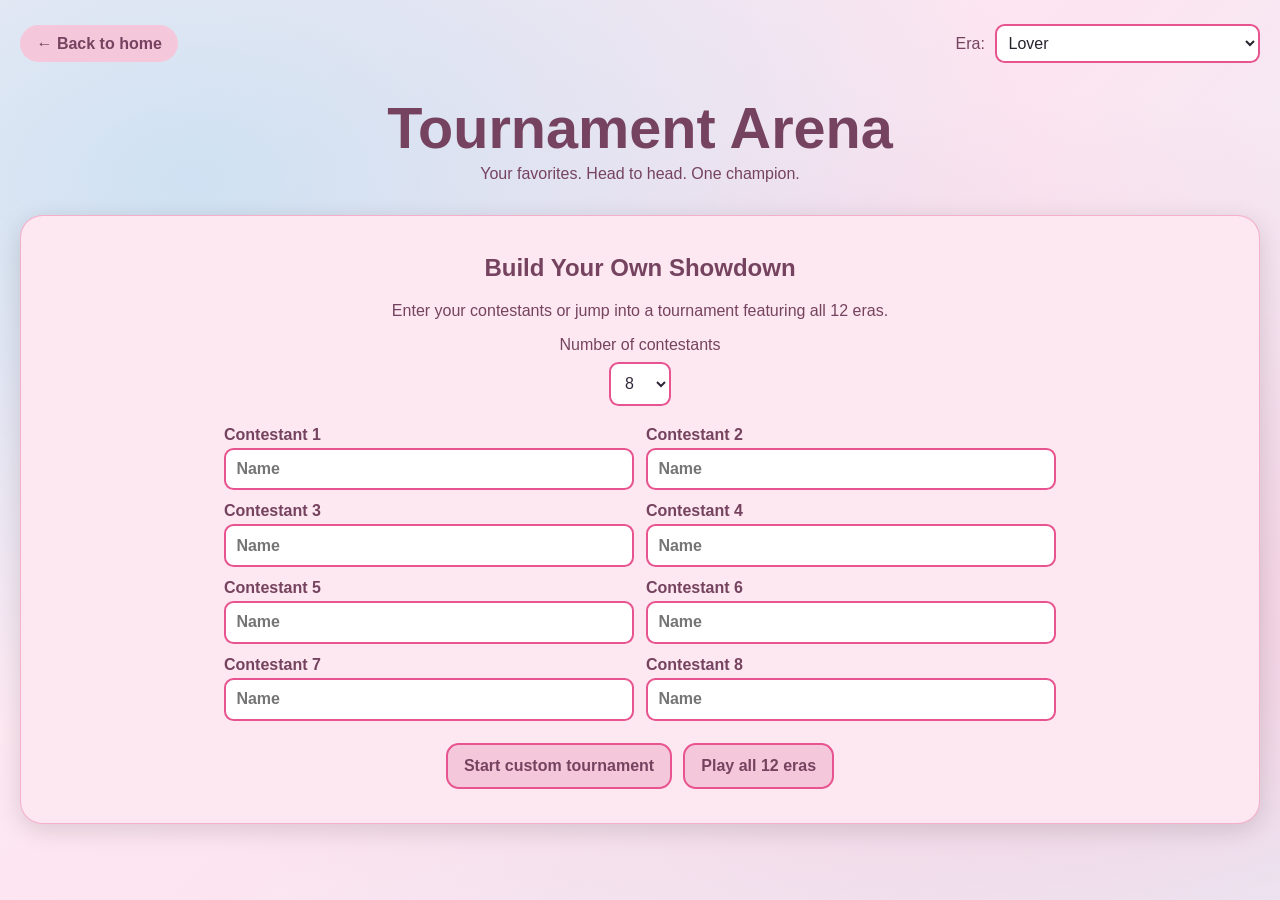
==== tournament.html @ b5ed5a18 "Load fresh quadrant-balanced tournament code" ====
<!DOCTYPE html>
<html lang="en">
<head>
<meta charset="UTF-8">
<meta name="viewport" content="width=device-width, initial-scale=1">
<title>Tournament Arena | The Eras Showdown</title>
<style>
* { box-sizing: border-box; }
body { margin: 0; font-family: "Trebuchet MS", Arial, sans-serif; background: var(--background, #fff0f6); color: var(--text, #75435f); }
a { color: inherit; }
button, input, select { font: inherit; }
button { cursor: pointer; }
[hidden] { display: none !important; }
#theme-decorations { pointer-events: none; }
.page { max-width: 94rem; margin: auto; padding: 1.5rem clamp(1rem, 3vw, 3rem) 4rem; }
.topbar { display: flex; align-items: center; justify-content: space-between; gap: 1rem; flex-wrap: wrap; }
.back { display: inline-block; padding: .6rem 1rem; border-radius: 2rem; background: var(--secondary, #f5c7db); text-decoration: none; font-weight: bold; }
.theme-control { display: flex; align-items: center; gap: .6rem; }
.theme-control select { padding: .5rem; border-radius: .6rem; border: 2px solid var(--accent, #8554a5); background: white; color: #29232d; }
h1 { text-align: center; font-size: clamp(2rem, 5vw, 3.6rem); margin: 2rem 0 .25rem; }
.intro { text-align: center; margin: 0 0 2rem; }
.panel { padding: clamp(1rem, 3vw, 2rem); background: #fffffff0; color: #302639; border-radius: 1.4rem; box-shadow: 0 6px 24px #0002; }
#tournament-setup { max-width: 52rem; margin: auto; text-align: center; }
#tournament-size, .tournament-field input { border: 2px solid #b994d2; border-radius: .6rem; padding: .65rem; background: white; color: #302639; }
#tournament-size { display: block; margin: .5rem auto 1.25rem; }
.tournament-fields { display: grid; grid-template-columns: repeat(2,minmax(0,1fr)); gap: .75rem; text-align: left; }
.tournament-field { display: grid; gap: .25rem; font-weight: bold; }
.tournament-field input { min-width: 0; width: 100%; }
.tournament-actions { display: flex; gap: .7rem; flex-wrap: wrap; justify-content: center; margin-top: 1.4rem; }
.tournament-action, .bracket-reset { padding: .75rem 1rem; border: 2px solid var(--accent,#8554a5); background: var(--accent,#8554a5); color: #fff; border-radius: .8rem; font-weight: bold; }
.bracket-toolbar { display: flex; justify-content: space-between; align-items: center; gap: 1rem; flex-wrap: wrap; }
.bracket-board { display: flex; align-items: stretch; gap: 2rem; overflow-x: auto; padding: 1.25rem .3rem 2rem; }
.bracket-round { flex: 0 0 14.5rem; display: flex; flex-direction: column; min-width: 0; }
.bracket-round h3, .bracket-champion h3 { text-align: center; margin: 0 0 1rem; }
.bracket-round-games { flex: 1; display: flex; flex-direction: column; justify-content: space-around; gap: 1.2rem; }
.bracket-match { display: grid; gap: .25rem; position: relative; border: 1px solid #c9b6d3; border-radius: .75rem; padding: .35rem; background: #faf7fc; }
.bracket-match::after { content: ""; position: absolute; top: 50%; left: 100%; width: 2rem; border-top: 2px solid #b994d2; }
.bracket-player { border: 1px solid transparent; border-radius: .4rem; padding: .65rem .4rem; min-height: 3rem; background: white; color: #302639; text-align: left; overflow-wrap: anywhere; }
.bracket-player:not(:disabled):hover { border-color: #8554a5; background: #efe2f7; }
.bracket-player:disabled { cursor: default; opacity: .65; }
.bracket-player.is-winner { border-color: #8554a5; background: #e3d1f0; color: #38234d; font-weight: bold; opacity: 1; }
.bracket-champion { flex: 0 0 13rem; display: flex; flex-direction: column; justify-content: center; }
.bracket-champion-name { padding: 1.4rem .7rem; border: 2px solid #c99b42; border-radius: .85rem; text-align: center; background: #fff9e9; color: #57401f; font-weight: bold; overflow-wrap: anywhere; }
@media (max-width: 36rem) { .tournament-fields { grid-template-columns: 1fr; } .bracket-round { flex-basis: 12rem; } }
@media (prefers-reduced-motion: reduce) { * { scroll-behavior: auto !important; } }

/* Mirrored tournament bracket: first rounds at the edges, final at center. */
.bracket-board-double {
  min-height: 30rem;
  align-items: stretch;
  gap: 1.25rem;
}
.bracket-wing {
  display: flex;
  flex: 1 0 auto;
  gap: 1.25rem;
  align-items: stretch;
}
.bracket-wing-left { justify-content: flex-end; }
.bracket-wing-right { justify-content: flex-start; }
.bracket-board-double .bracket-round {
  flex: 0 0 12rem;
}
.bracket-board-double .bracket-round-games {
  min-height: 24rem;
}
.bracket-board-double .bracket-match::after {
  width: 1.25rem;
}
.bracket-board-double .bracket-right .bracket-match::after {
  left: auto;
  right: 100%;
}
.bracket-center {
  flex: 0 0 13rem;
  display: flex;
  flex-direction: column;
  justify-content: center;
  text-align: center;
  gap: .7rem;
}
.bracket-center h3 { margin: 0; }
.bracket-center .bracket-final::after { display: none; }
.bracket-center .champion-title { margin-top: 1rem; }
.bracket-board-double .bracket-player { font-size: .9rem; }
@media (max-width: 55rem) {
  .bracket-board-double { gap: .8rem; }
  .bracket-wing { gap: .8rem; }
  .bracket-board-double .bracket-round { flex-basis: 10.5rem; }
}


/* Compact mirrored bracket: all 16 slots fit on typical desktop widths. */
.page { max-width: 100%; padding-inline: clamp(.65rem, 1.6vw, 1.5rem); }
.panel { padding: clamp(.7rem, 1.4vw, 1.4rem); }
.bracket-board-double { gap: clamp(.25rem, .65vw, .65rem); }
.bracket-wing { gap: clamp(.25rem, .65vw, .65rem); min-width: 0; }
.bracket-board-double .bracket-round {
  flex: 0 0 clamp(6.5rem, 10.7vw, 10.8rem);
}
.bracket-center { flex: 0 0 clamp(7.5rem, 12vw, 11.5rem); }
.bracket-board-double .bracket-player {
  font-size: clamp(.69rem, .78vw, .83rem);
  padding: .38rem .35rem;
  min-height: 2.35rem;
  line-height: 1.2;
}
.bracket-board-double .bracket-match { padding: .25rem; }
.bracket-board-double .bracket-round h3, .bracket-center h3 { font-size: clamp(.77rem, .95vw, 1rem); }
.bracket-board-double .bracket-match::after { width: clamp(.25rem, .65vw, .65rem); }
.bracket-board-double .bracket-champion-name { padding: .85rem .35rem; font-size: .85rem; }
@media (max-width: 820px) {
  .bracket-board-double .bracket-round { flex-basis: 8.5rem; }
  .bracket-center { flex-basis: 9rem; }
  .bracket-board-double .bracket-player { font-size: .75rem; }
}


/* Album-responsive tournament palette, derived from themeManager CSS variables. */
:root {
  --arena-ink: var(--text, #75435f);
  --arena-edge: var(--accent, #e7548f);
  --arena-soft: var(--secondary, #f5c7db);
  --arena-alt: var(--secondaryAccent, #a7d8f0);
}
.panel {
  background: color-mix(in srgb, var(--background, #fff0f6) 78%, var(--arena-soft) 22%);
  color: var(--arena-ink);
  border: 1px solid color-mix(in srgb, var(--arena-edge) 38%, transparent);
}
#tournament-size, .tournament-field input, .theme-control select {
  border-color: var(--arena-edge);
}
.tournament-action, .bracket-reset {
  background: var(--arena-soft);
  color: var(--arena-ink);
  border-color: var(--arena-edge);
}
.bracket-match {
  background: color-mix(in srgb, var(--background, #fff0f6) 72%, var(--arena-soft) 28%);
  border-color: color-mix(in srgb, var(--arena-edge) 55%, transparent);
}
.bracket-player {
  background: color-mix(in srgb, var(--background, #fff0f6) 90%, white 10%);
  color: var(--arena-ink);
}
.bracket-player:not(:disabled):hover {
  background: color-mix(in srgb, var(--arena-alt) 42%, var(--background, #fff0f6));
  border-color: var(--arena-edge);
}
.bracket-player.is-winner {
  background: var(--arena-soft);
  color: var(--arena-ink);
  border-color: var(--arena-edge);
}
.bracket-board-double .bracket-match::after { border-top-color: var(--arena-edge); }
.bracket-champion-name {
  background: var(--arena-soft);
  border-color: var(--arena-edge);
  color: var(--arena-ink);
}
.back { background: var(--arena-soft); color: var(--arena-ink); }


/* Winner/position accents must follow the era, never the old purple palette. */
#tournament-app .bracket-board-double .bracket-player.is-winner {
  background: var(--secondary, #f5c7db) !important;
  color: var(--text, #75435f) !important;
  border-color: var(--accent, #e7548f) !important;
  box-shadow: inset 0 0 0 1px var(--accent, #e7548f);
}
#tournament-app .bracket-board-double .bracket-player:focus-visible,
#tournament-app .bracket-board-double .bracket-player:not(:disabled):hover {
  outline-color: var(--accent, #e7548f);
  border-color: var(--accent, #e7548f);
}
#tournament-app .bracket-board-double .bracket-match {
  border-color: var(--accent, #e7548f);
}
#tournament-app .bracket-board-double .bracket-match::after {
  border-top-color: var(--accent, #e7548f);
}

</style>
</head>
<body>
<div id="theme-decorations" aria-hidden="true"></div>
<div class="page">
  <div class="topbar">
    <a class="back" href="./index.html">← Back to home</a>
    <div class="theme-control"><label for="theme-test-select">Era:</label>
      <select id="theme-test-select">
        <option value="debut">Debut</option><option value="fearless">Fearless</option>
        <option value="speakNow">Speak Now</option><option value="red">Red</option>
        <option value="nineteenEightyNine">1989</option><option value="reputation">reputation</option>
        <option value="lover">Lover</option><option value="folklore">folklore</option>
        <option value="evermore">evermore</option><option value="midnights">Midnights</option>
        <option value="ttpd">The Tortured Poets Department</option><option value="tloas">The Life of a Showgirl</option>
      </select>
    </div>
  </div>
  <h1>Tournament Arena</h1>
  <p class="intro">Your favorites. Head to head. One champion.</p>
  <main id="tournament-app" class="panel">
    <form id="tournament-setup">
      <h2>Build Your Own Showdown</h2>
      <p>Enter your contestants or jump into a tournament featuring all 12 eras.</p>
      <label for="tournament-size">Number of contestants</label>
      <select id="tournament-size">
        <option value="4">4</option><option value="8" selected>8</option><option value="16">16</option>
      </select>
      <div id="tournament-fields" class="tournament-fields"></div>
      <div class="tournament-actions">
        <button class="tournament-action" type="submit">Start custom tournament</button>
        <button class="tournament-action" type="button" id="tournament-eras">Play all 12 eras</button>
      </div>
      <p id="tournament-message" role="status"></p>
    </form>
    <div id="tournament-bracket" aria-live="polite"></div>
  </main>
</div>
<script type="module" src="./js/main.js?v=quadrants5"></script>
</body>
</html>
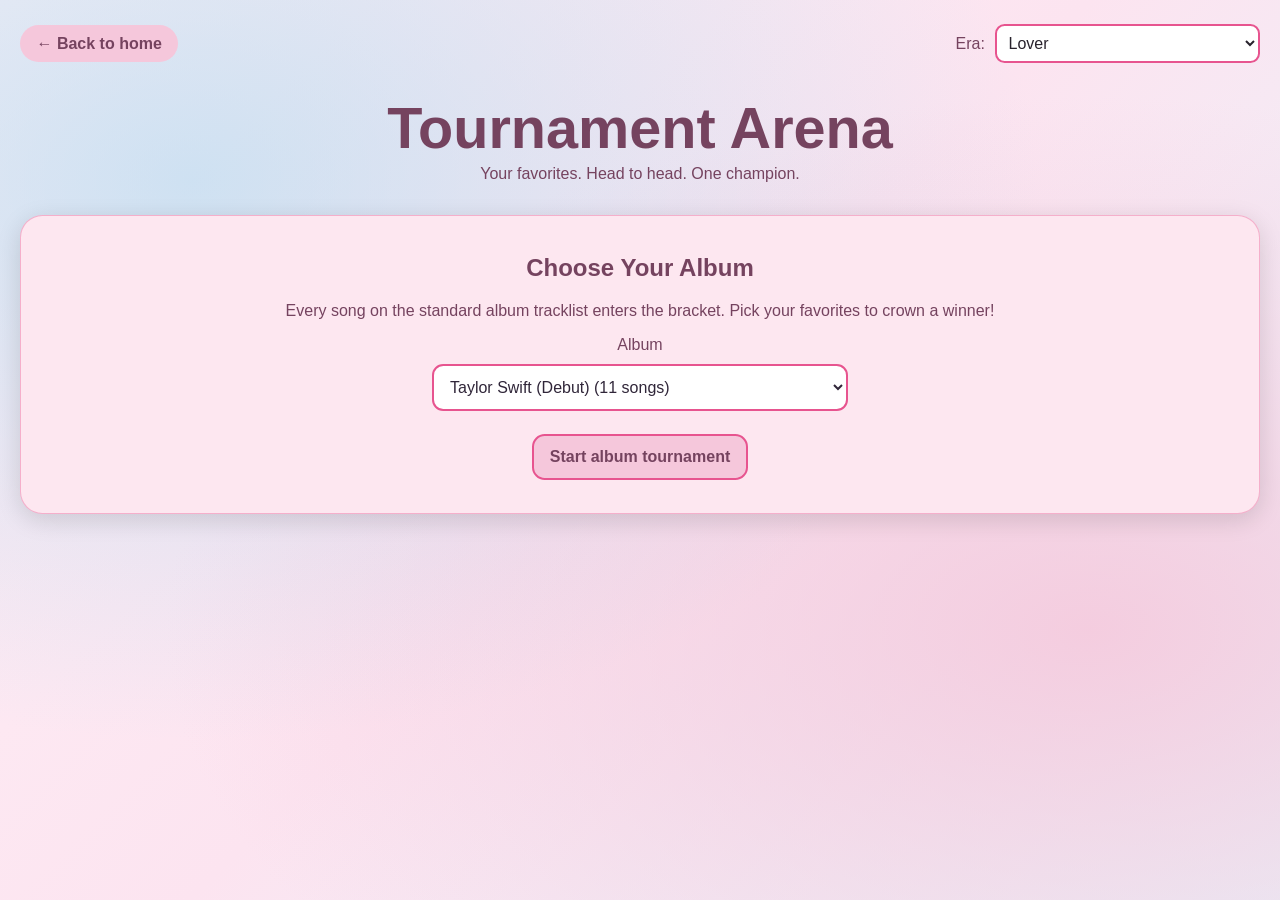
==== commit 721c94bf: "Replace manual tournament size and entries with album dropdown" ====
--- a/tournament.html
+++ b/tournament.html
@@ -181,6 +181,71 @@
   border-top-color: var(--accent, #e7548f);
 }
 
+
+/* Head-to-head popup: uses the currently selected era's palette. */
+.head-to-head-open { overflow: hidden; }
+.head-to-head-overlay[hidden] { display: none !important; }
+body > .head-to-head-overlay {
+  position: fixed !important;
+  inset: 0;
+  z-index: 10000 !important;
+  display: grid;
+  place-items: center;
+  padding: 1rem;
+  background: rgba(0, 0, 0, .76);
+}
+.head-to-head-dialog {
+  width: min(100%, 43rem);
+  padding: clamp(1.3rem, 4vw, 2.5rem);
+  border: 2px solid var(--accent, #e7548f);
+  border-radius: 1.4rem;
+  background: var(--background, #fff0f6);
+  color: var(--text, #75435f);
+  box-shadow: 0 20px 65px #0008;
+  text-align: center;
+}
+.head-to-head-top { display: flex; justify-content: flex-end; }
+.head-to-head-close {
+  border: 1px solid var(--accent, #e7548f);
+  border-radius: 50%;
+  width: 2.4rem;
+  height: 2.4rem;
+  background: var(--secondary, #f5c7db);
+  color: var(--text, #75435f);
+}
+.head-to-head-dialog h2 { margin: .2rem 0; font-size: clamp(1.4rem, 3vw, 2rem); }
+#head-to-head-progress { margin: .3rem 0 1.6rem; }
+.head-to-head-choices { display: flex; align-items: stretch; justify-content: center; gap: .8rem; flex-wrap: wrap; }
+.head-to-head-choice {
+  flex: 1 1 11rem;
+  padding: 1.6rem .8rem;
+  border: 2px solid var(--accent, #e7548f);
+  border-radius: 1rem;
+  background: var(--secondary, #f5c7db);
+  color: var(--text, #75435f);
+  font-weight: bold;
+  overflow-wrap: anywhere;
+}
+.head-to-head-choice:hover, .head-to-head-choice:focus-visible {
+  outline: 3px solid var(--accent, #e7548f);
+  outline-offset: 2px;
+}
+.head-to-head-versus { align-self: center; font-weight: bold; }
+.head-to-head-winner { width: 100%; font-size: 1.6rem; font-weight: bold; padding: 1rem; }
+@media (max-width: 36rem) { .head-to-head-choice { flex-basis: 100%; } }
+
+
+#tournament-album {
+  display: block;
+  width: min(100%, 26rem);
+  margin: .65rem auto 1.3rem;
+  padding: .75rem;
+  border: 2px solid var(--arena-edge, var(--accent, #8554a5));
+  border-radius: .7rem;
+  background: #fff;
+  color: #302639;
+}
+
 </style>
 </head>
 <body>
@@ -203,22 +268,26 @@
   <p class="intro">Your favorites. Head to head. One champion.</p>
   <main id="tournament-app" class="panel">
     <form id="tournament-setup">
-      <h2>Build Your Own Showdown</h2>
-      <p>Enter your contestants or jump into a tournament featuring all 12 eras.</p>
-      <label for="tournament-size">Number of contestants</label>
-      <select id="tournament-size">
-        <option value="4">4</option><option value="8" selected>8</option><option value="16">16</option>
-      </select>
-      <div id="tournament-fields" class="tournament-fields"></div>
+      <h2>Choose Your Album</h2>
+      <p>Every song on the standard album tracklist enters the bracket. Pick your favorites to crown a winner!</p>
+      <label for="tournament-album">Album</label>
+      <select id="tournament-album" required></select>
       <div class="tournament-actions">
-        <button class="tournament-action" type="submit">Start custom tournament</button>
-        <button class="tournament-action" type="button" id="tournament-eras">Play all 12 eras</button>
+        <button class="tournament-action" type="submit">Start album tournament</button>
       </div>
       <p id="tournament-message" role="status"></p>
     </form>
     <div id="tournament-bracket" aria-live="polite"></div>
   </main>
 </div>
-<script type="module" src="./js/main.js?v=quadrants5"></script>
+<script type="module" src="./js/main.js?v=albums11"></script>
+<div id="head-to-head-overlay" class="head-to-head-overlay" hidden>
+  <section class="head-to-head-dialog" role="dialog" aria-modal="true" aria-labelledby="head-to-head-title">
+    <div class="head-to-head-top"><button type="button" id="head-to-head-close" class="head-to-head-close" aria-label="Close head-to-head mode">×</button></div>
+    <h2 id="head-to-head-title">Head-to-Head</h2>
+    <p id="head-to-head-progress"></p>
+    <div id="head-to-head-choices" class="head-to-head-choices"></div>
+  </section>
+</div>
 </body>
 </html>
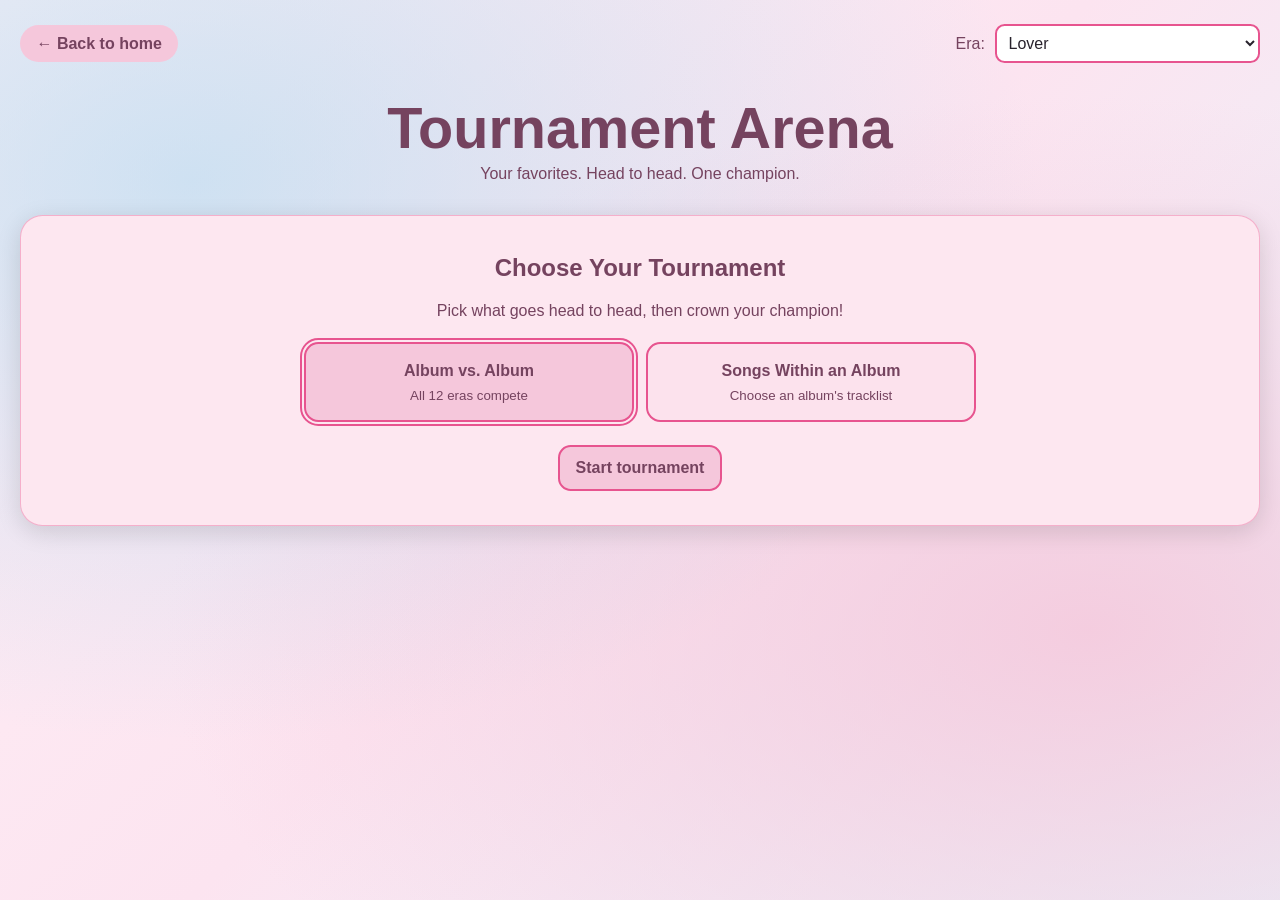
==== commit 57e88718: "Add tournament type chooser for albums versus songs" ====
--- a/tournament.html
+++ b/tournament.html
@@ -246,6 +246,12 @@
   color: #302639;
 }
 
+
+.tournament-mode-picker { display: grid; grid-template-columns: repeat(2, minmax(0, 1fr)); gap: .75rem; margin: 1.4rem auto; max-width: 42rem; }
+.tournament-mode-picker button { padding: 1.1rem .75rem; border: 2px solid var(--arena-edge, var(--accent, #8554a5)); border-radius: .9rem; background: color-mix(in srgb, var(--arena-soft, #f5c7db) 35%, var(--background, #fff) 65%); color: var(--arena-ink, #302639); font-weight: bold; }
+.tournament-mode-picker button small { display: block; font-weight: normal; margin-top: .5rem; }
+.tournament-mode-picker button.is-selected { background: var(--arena-soft, #f5c7db); outline: 2px solid var(--arena-edge, #8554a5); outline-offset: 2px; }
+@media (max-width: 36rem) { .tournament-mode-picker { grid-template-columns: 1fr; } }
 </style>
 </head>
 <body>
@@ -268,19 +274,25 @@
   <p class="intro">Your favorites. Head to head. One champion.</p>
   <main id="tournament-app" class="panel">
     <form id="tournament-setup">
-      <h2>Choose Your Album</h2>
-      <p>Every song on the standard album tracklist enters the bracket. Pick your favorites to crown a winner!</p>
-      <label for="tournament-album">Album</label>
-      <select id="tournament-album" required></select>
+      <h2>Choose Your Tournament</h2>
+      <p>Pick what goes head to head, then crown your champion!</p>
+      <div class="tournament-mode-picker" role="group" aria-label="Tournament type">
+        <button type="button" data-tournament-mode="albums" aria-pressed="true">Album vs. Album <small>All 12 eras compete</small></button>
+        <button type="button" data-tournament-mode="songs" aria-pressed="false">Songs Within an Album <small>Choose an album's tracklist</small></button>
+      </div>
+      <div id="tournament-song-picker" hidden>
+        <label for="tournament-album">Choose an album</label>
+        <select id="tournament-album" required></select>
+      </div>
       <div class="tournament-actions">
-        <button class="tournament-action" type="submit">Start album tournament</button>
+        <button class="tournament-action" type="submit">Start tournament</button>
       </div>
       <p id="tournament-message" role="status"></p>
     </form>
     <div id="tournament-bracket" aria-live="polite"></div>
   </main>
 </div>
-<script type="module" src="./js/main.js?v=albums11"></script>
+<script type="module" src="./js/main.js?v=modes12"></script>
 <div id="head-to-head-overlay" class="head-to-head-overlay" hidden>
   <section class="head-to-head-dialog" role="dialog" aria-modal="true" aria-labelledby="head-to-head-title">
     <div class="head-to-head-top"><button type="button" id="head-to-head-close" class="head-to-head-close" aria-label="Close head-to-head mode">×</button></div>
